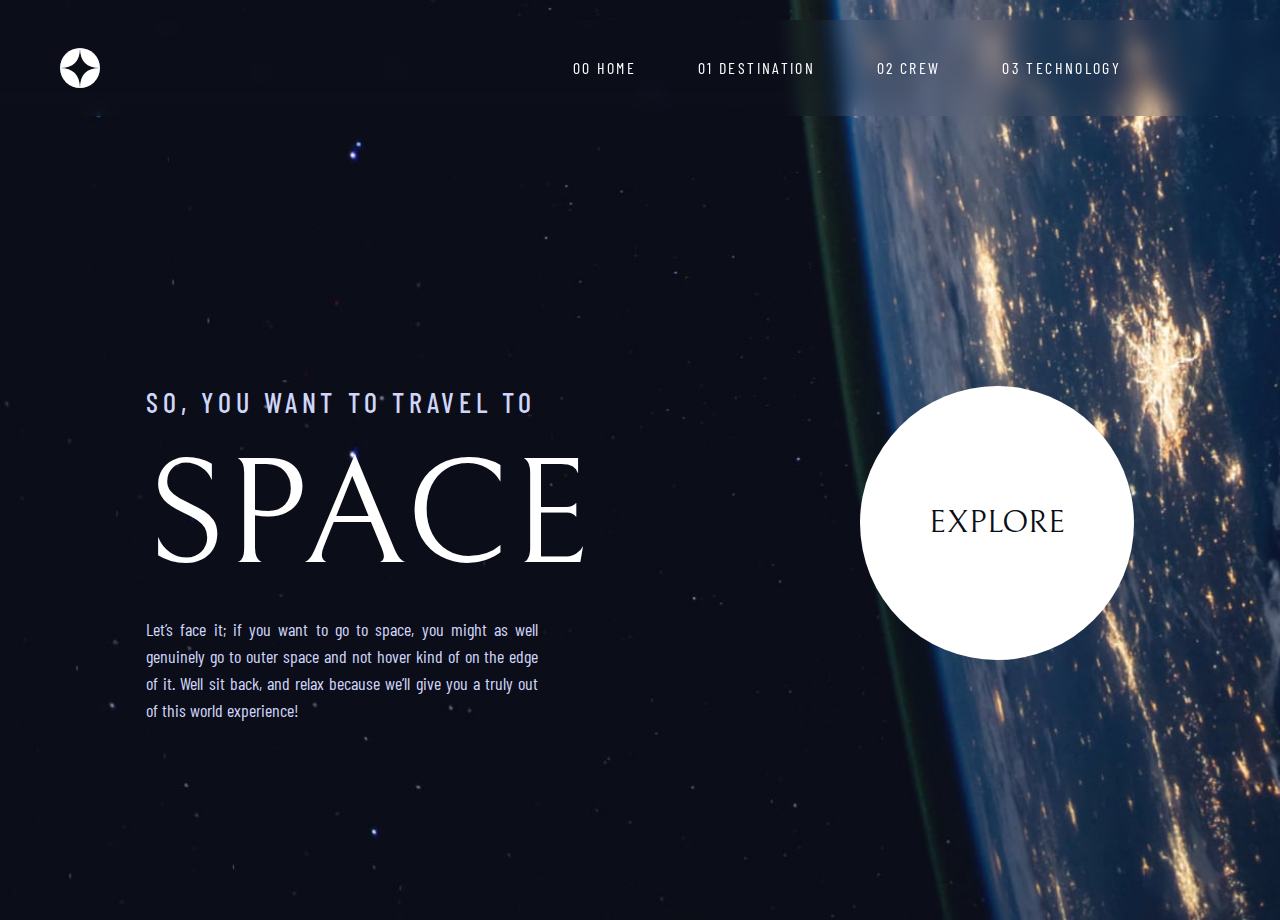
==== index.html @ dd947821 "Update index.html" ====
<!DOCTYPE html>
<html lang="en">
    <head>
        <meta charset="UTF-8">
        <meta name="viewport" content="width=device-width">
        <title>SpaceWay: Your Gateway to The Stars</title>
        <link rel="stylesheet" type="text/css" href="style/style.css">
        <link rel="stylesheet" type="text/css" href="style/bootstrap.min.css">
        <link rel="preconnect" href="https://fonts.googleapis.com">
        <link rel="preconnect" href="https://fonts.gstatic.com" crossorigin>
        <link href="https://fonts.googleapis.com/css2?family=Bellefair&display=swap" rel="stylesheet">
        <link rel="preconnect" href="https://fonts.googleapis.com">
        <link rel="preconnect" href="https://fonts.gstatic.com" crossorigin>
        <link href="https://fonts.googleapis.com/css2?family=Barlow+Condensed&display=swap" rel="stylesheet">
        <link rel="icon" type="image/png" href="assets/favicon-32x32.png">
        <style>
            @media only screen and (min-width:375px){
                body {
                    background: url("/assets/home/background-home-mobile.jpg");
                    background-size: cover;
                    height: 100vh;
                }
            }
            @media only screen and (min-width:768px){
                body {
                    background: url("/assets/home/background-home-tablet.jpg");
                    background-size: cover;
                    height: 100vh;
                }
            }
            @media only screen and (min-width:1280px){
                body {
                    background: url("/assets/home/background-home-desktop.jpg");
                    background-size: cover;
                    height: 100vh;
                }
            }
        </style>
    </head>
    <body>
        <div class="nav-bar">
            <div class="logo">
                <a href="index.html"><img src="assets/shared/logo.svg" alt="company logo"></a>
            </div>
            <div class="navbar-links" id="nav-links">
                <ul>
                    <li id="home-nav-btn"><a href="index.html">00 HOME</a></li>
                    <li id="dest-nav-btn"><a href="destination.html">01 DESTINATION</a></li>
                    <li id="crew-nav-btn"><a href="crew.html">02 CREW</a></li>
                    <li id="tech-nav-btn"><a href="technology.html">03 TECHNOLOGY</a></li>
                </ul>
            </div>
        </div>
        <div class="page">
            <div class="container">
                <div class="row" id="home-row">
                    <div class="col-lg-6" id="col1">
                        <h5 class="f-text">SO, YOU WANT TO TRAVEL TO</h5>
                        <h1 class="main-text">SPACE</h1>
                        <p class="s-text">Let’s face it; if you want to go to space, you might as well genuinely go to outer space and not hover kind of on the edge of it. Well sit back, and relax because we’ll give you a truly out of this world experience!</p>
                    </div>
                    <div class="col-lg-6" id="col2">
                        <a href="destination.html" class="explore-link">
                            <div class="home-button">
                                <p>EXPLORE</p>
                            </div>
                        </a>
                    </div>
                </div>
            </div>
        </div>

        <script src="js/script.js"></script>
        <script src="js/bootstrap.min.js"></script>
    </body>
</html>
---- style/style.css ----
body {
    margin: 0px;
    padding: 0px;
  }
  /*CSS for nav bar*/
  .logo {
    margin-left: 30px;
  }
  .logo img {
    width: 30px;
  }
  .navbar-links ul li a {
    margin-top: 20px;
    margin-bottom: 20px;
  }
  .navbar-links ul {
    margin: 0;
    padding: 0;
    display: flex;
  }
  .navbar-links li {
    list-style: none;
  }
  .navbar-links li a {
    text-decoration: none;
    font-size: 16px;
    font-family: "Barlow Condensed", sans-serif;
    letter-spacing: 2.35px;
    color: white;
    padding: 16px;
    display: block;
  }
  .navbar-links li:hover {
    border-bottom: 3px solid rgb(192, 192, 192);
  }
  .nav-btn-active {
    border-bottom: 3px solid white;
  }
  /*CSS for home page*/
  #col1 {
    color: white;
  }
  .f-text {
    color: #d0d6f9;
    font-family: "Barlow Condensed", sans-serif;
    letter-spacing: 4.75px;
  }
  .main-text {
    font-family: "Bellefair", serif;
  }
  .s-text {
    color: #d0d6f9;
    font-family: "Barlow Condensed", sans-serif;
  }
  .explore-link,
  .explore-link:hover {
    text-decoration: none;
    color: #0b0d17;
  }
  /*End of the homepage css*/
  
  /*Beginning of destination page css*/
  .dest-title {
    color: white;
    font-family: "Barlow Condensed", sans-serif;
  }
  .dest-title span {
    margin-right: 20px;
    font-family: "Barlow Condensed", sans-serif;
  }
  .planet-navbar ul li {
    color: #d0d6f9;
    font-family: "Barlow Condensed", sans-serif;
    list-style: none;
    padding-left: 20px;
    padding-right: 20px;
  }
  .planet-navbar ul li:hover {
    border-bottom: 3px solid rgb(192, 192, 192);
  }
  .planet-navbar ul {
    display: flex;
  }
  .moon-btn {
    border-bottom: 3px solid white;
  }
  .moon-name {
    color: white;
    font-family: "Bellefair", serif;
  }
  .moon-desc {
    color: #d0d6f9;
    font-family: "Barlow Condensed", sans-serif;
  }
  .bottom-section {
    color: white;
  }
  .dis-title,
  .est-time {
    font-family: "Barlow Condensed", sans-serif;
  }
  .dis-value,
  .time-value {
    font-family: "Bellefair", serif;
  }
  .planet-navbar-active {
    border-bottom: 3px solid white;
  }
  /*End of destination page css*/
  
  /*Beginning of crew page css*/
  .crew-title {
    color: white;
    font-family: "Barlow Condensed", sans-serif;
  }
  .crew-title span {
    margin-right: 20px;
    font-family: "Barlow Condensed", sans-serif;
  }
  .crew-position {
    color: white;
    opacity: 50%;
    font-family: "Bellefair", serif;
  }
  .crew-name {
    color: white;
    font-family: "Bellefair", serif;
  }
  .crew-desc {
    color: #d0d6f9;
    font-family: "Barlow Condensed", sans-serif;
  }
  .crew-nav {
    display: flex;
  }
  .nav-circles {
    background-color: white;
    transition: 0.5s;
    opacity: 17.44%;
    border-radius: 25px;
  }
  .nav-circles-active {
    background-color: white;
    opacity: 100%;
  }
  .nav-circles:hover {
    background-color: #979797;
    transition: 0.5s;
    opacity: 100%;
    cursor: help;
  }
  /*End of crew page css*/
  
  /*Beginning of tech page css*/
  .tech-title {
    color: white;
    font-family: "Barlow Condensed", sans-serif;
  }
  .tech-title span {
    margin-right: 20px;
    font-family: "Barlow Condensed", sans-serif;
  }
  .num {
    color: white;
    font-family: "Bellefair", serif;
    transition: 0.5s;
    z-index: 20;
  }
  .num:hover {
    color: black;
    background-color: white;
    transition: 0.5s;
    cursor: help;
  }
  .num-active {
    color: black;
    background-color: white;
  }
  .terminology-txt,
  .tech-desc {
    color: #d0d6f9;
    font-family: "Barlow Condensed", sans-serif;
  }
  .tech-main-txt {
    color: white;
    font-family: "Bellefair", serif;
  }
  /*End of tech page css*/
  
  /* font-family: 'Bellefair', serif; */
  /* font-family: 'Barlow Condensed', sans-serif; */
  
  @media only screen and (min-width: 375px) {
    .logo {
      padding-top: 20px;
      padding-bottom: 20px;
    }
    .nav-bar {
      display: flex;
      justify-content: space-between;
      align-items: center;
      color: white;
      z-index: 100;
    }
    .navbar-links {
      display: none;
      margin-left: 50vw;
    }
    .nav-bar {
      flex-direction: column;
      align-items: flex-start;
    }
    .navbar-links ul {
      position: absolute;
      flex-direction: column;
      width: 50vw;
      z-index: 100;
    }
    .navbar-links ul {
      background-color: transparent;
      backdrop-filter: blur(10px);
    }
    .navbar-links-active {
      display: flex;
    }
    .toggle-button-open {
      position: absolute;
      top: 25px;
      right: 20px;
      display: flex;
      flex-direction: column;
      justify-content: space-between;
      width: 20px;
    }
    #home-row {
      margin-top: 10vh;
    }
    #col1 {
      text-align: center;
    }
    .f-text {
      font-size: 16px;
    }
    .main-text {
      font-size: 80px;
    }
    .s-text {
      font-size: 15px;
      padding-left: 5vw;
      padding-right: 5vw;
    }
    #col2 {
      margin-top: 10vh;
      display: flex;
      justify-content: center;
    }
    .home-button {
      width: 150px;
      height: 150px;
      border-radius: 100%;
      background-color: white;
      transition: 0.5s;
    }
    .home-button:hover {
      box-shadow: 0px 0px 0px 40px #979797;
      transition: 0.5s;
    }
    .home-button p {
      text-align: center;
      line-height: 150px;
      font-size: 20px;
      font-family: "Bellefair", serif;
    }
    /*End of the homepage css*/
  
    /*Beginning of the destination css*/
    #dest-row {
      margin-top: 3vh;
    }
    .dest-title {
      text-align: center;
      font-size: 16px;
    }
    .dest-title span {
      font-size: 16px;
    }
    .planetholder {
      margin-top: 5vh;
    }
    .planet {
      display: block;
      margin-left: auto;
      margin-right: auto;
      width: 170px;
    }
    #dest-col2 {
      padding-left: 5vw;
      padding-right: 5vw;
    }
    .planet-navbar {
      margin-top: 3vh;
    }
    .planet-navbar ul li {
      font-size: 14px;
      letter-spacing: 2.7px;
    }
    .planet-navbar ul li:hover {
      border-bottom: 3px solid #979797;
    }
    .planet-navbar ul {
      display: flex;
      justify-content: center;
      margin-left: -3vw;
    }
    .moon-name {
      text-align: center;
      font-size: 56px;
      margin-top: 3vh;
    }
    .moon-desc {
      font-size: 15px;
      text-align: center;
      letter-spacing: 1.5px;
    }
    .line {
      border-top: 1px solid white;
      width: 300px;
      margin: auto;
      margin-top: 5vh;
    }
    .bottom-section {
      display: block;
      justify-content: center;
      margin-top: 5vh;
    }
    .time {
      margin-top: 3vh;
    }
    .dis-title,
    .est-time {
      text-align: center;
      font-size: 14px;
      letter-spacing: 2.35px;
      margin-top: 0vh;
    }
    .dis-value,
    .time-value {
      text-align: center;
      font-size: 28px;
      margin-top: -2vh;
    }
    /*End of the destination css*/
  
    /*Beginning of crew page css*/
    #crew-row {
      margin-top: 3vh;
    }
    .crew-title {
      font-size: 16px;
      text-align: center;
    }
    .crew-title span {
      font-size: 16px;
    }
    .crew-content {
      margin-top: 50vh;
    }
    .crew-position {
      text-align: center;
      font-size: 16px;
    }
    .crew-name {
      text-align: center;
      font-size: 24px;
    }
    .crew-desc {
      text-align: center;
      font-size: 15px;
      margin-top: 20px;
      padding-left: 20px;
      padding-right: 20px;
    }
    .crew-nav {
      margin-top: -28vh;
      justify-content: center;
    }
    .nav-circles {
      width: 10px;
      height: 10px;
      margin-left: 14px;
      margin-right: 14px;
    }
    .crew-image {
      height: 30vh;
      margin-top: -38vh;
      display: block;
      margin-left: auto;
      margin-right: auto;
    }
    .crew-image-line {
      border: 1px rgb(172, 172, 172) solid;
      width: 300px;
      margin: auto;
      margin-top: -0vh;
    }
    /*End of crew page css*/
  
    /*Start of tech page css*/
    #tech-row {
      margin-top: 3vh;
    }
    .tech-title {
      font-size: 16px;
      text-align: center;
    }
    .tech-title span {
      font-size: 16px;
    }
    .tech-sub-col {
      margin-top: 15vh;
      margin-left: 0vw;
      margin-top: 35vh;
    }
    .tech-nums {
      display: flex;
      justify-content: center;
    }
    .num {
      display: flex;
      justify-content: center;
      align-items: center;
      width: 40px;
      height: 40px;
      border: 1px white solid;
      border-radius: 50px;
      font-size: 32px;
      margin-left: 16px;
      margin-right: 16px;
    }
    .tech-sub-content {
      margin-left: 0vw;
      padding-top: 5vh;
    }
    .terminology-txt {
      font-size: 14px;
      text-align: center;
    }
    .tech-main-txt {
      font-size: 24px;
      text-align: center;
    }
    .tech-desc {
      font-size: 15px;
      margin-top: 3vh;
      text-align: center;
      padding-left: 10px;
      padding-right: 10px;
    }
    #tech-col2 {
      position: absolute;
      padding: 0px;
      margin-top: 10vh;
    }
    .tech-image1 {
      background: url("/assets/technology/image-launch-vehicle-landscape.jpg");
      height: 40vh;
      background-repeat: no-repeat;
      background-size: contain;
    }
    /*End of tech page css*/
  }
  @media only screen and (min-width: 768px) {
    .logo {
      margin-left: 60px;
    }
    .logo img {
      width: 40px;
    }
    .nav-bar {
      margin-top: 20px;
      display: flex;
      justify-content: space-between;
      align-items: center;
      background-color: transparent;
      backdrop-filter: blur(10px);
      color: white;
      z-index: 100;
    }
    .navbar-links {
      display: block;
      margin-left: 0vw;
      margin-right: 5vw;
    }
  
    .nav-bar {
      flex-direction: row;
      align-items: center;
    }
    .navbar-links ul {
      position: relative;
      flex-direction: row;
      width: 100%;
      z-index: 100;
    }
    .navbar-links ul {
      background-color: transparent;
      backdrop-filter: blur(10px);
    }
    .navbar-links-active {
      display: flex;
    }
    .toggle-button-open,
    .toggle-button-close {
      display: none;
    }
    #home-row {
      margin-top: 10vh;
    }
    #col1 {
      text-align: center;
    }
    .f-text {
      font-size: 20px;
    }
    .main-text {
      font-size: 150px;
    }
    .s-text {
      font-size: 16px;
      padding-left: 15vw;
      padding-right: 15vw;
    }
    #col2 {
      margin-top: 10vh;
      display: flex;
      justify-content: center;
    }
    .home-button {
      width: 242px;
      height: 242px;
      border-radius: 100%;
      background-color: white;
      transition: 0.5s;
    }
    .home-button:hover {
      box-shadow: 0px 0px 0px 50px #979797;
      transition: 0.5s;
    }
    .home-button p {
      text-align: center;
      line-height: 242px;
      font-size: 32px;
      font-family: "Bellefair", serif;
    }
    /*End of the homepage css*/
  
    /*Beginning of the destination css*/
    #dest-row {
      margin-top: 3vh;
    }
    .dest-title {
      text-align: left;
      font-size: 20px;
    }
    .dest-title span {
      font-size: 20px;
    }
    .planetholder {
      margin-top: 5vh;
    }
    .planet {
      display: block;
      margin-left: auto;
      margin-right: auto;
      width: 300px;
    }
    #dest-col2 {
      padding-left: 5vw;
      padding-right: 5vw;
    }
    .planet-navbar {
      margin-top: 5vh;
    }
    .planet-navbar ul li {
      font-size: 16px;
      letter-spacing: 2.7px;
    }
    .planet-navbar ul li:hover {
      border-bottom: 3px solid #979797;
      cursor: help;
    }
    .planet-navbar ul {
      display: flex;
      justify-content: center;
      margin-left: -3vw;
    }
    .moon-name {
      text-align: center;
      font-size: 80px;
      margin-top: 3vh;
    }
    .moon-desc {
      font-size: 16px;
      text-align: center;
      letter-spacing: 1.5px;
    }
    .line {
      border-top: 1px solid white;
      width: 500px;
      margin: auto;
      margin-top: 5vh;
    }
    .bottom-section {
      display: flex;
      justify-content: center;
      margin-top: 5vh;
    }
    .distance {
      padding-right: 80px;
    }
    .time {
      padding-left: 80px;
      margin-top: 0vh;
    }
    .dis-title,
    .est-time {
      font-size: 14px;
      letter-spacing: 2.35px;
    }
    .dis-value,
    .time-value {
      font-size: 28px;
    }
    /*End of the destination css*/
  
    /*Beginning of crew page css*/
    #crew-row {
      margin-top: 3vh;
    }
    .crew-title {
      font-size: 20px;
      text-align: left;
    }
    .crew-title span {
      font-size: 20px;
    }
    .crew-content {
      margin-top: 10vh;
    }
    .crew-position {
      text-align: center;
      font-size: 24px;
    }
    .crew-name {
      text-align: center;
      font-size: 40px;
    }
    .crew-desc {
      text-align: center;
      font-size: 16px;
      margin-top: 20px;
      padding-left: 120px;
      padding-right: 120px;
    }
    .crew-nav {
      margin-top: 5vh;
      justify-content: center;
    }
    .nav-circles {
      width: 10px;
      height: 10px;
      margin-left: 24px;
      margin-right: 24px;
    }
    .crew-image {
      height: 48vh;
      position: absolute;
      bottom: 0px;
      right: 25%;
      margin-bottom: -2vh;
    }
    .crew-image-line {
      display: none;
    }
    /*End of crew page css*/
  
    /*Start of tech page css*/
    #tech-row {
      margin-top: 3vh;
    }
    .tech-title {
      text-align: left;
      font-size: 20px;
      margin-left: 5vw;
    }
    .tech-title span {
      font-size: 20px;
    }
    .tech-sub-col {
      margin-top: 15vh;
      margin-left: 0vw;
      margin-top: 45vh;
    }
    .tech-nums {
      display: flex;
      justify-content: center;
    }
    .num {
      display: flex;
      justify-content: center;
      align-items: center;
      width: 60px;
      height: 60px;
      border: 1px white solid;
      border-radius: 50px;
      font-size: 32px;
      margin-left: 16px;
      margin-right: 16px;
    }
    .tech-sub-content {
      margin-left: 0vw;
      padding-top: 5vh;
    }
    .terminology-txt {
      font-size: 16px;
      text-align: center;
    }
    .tech-main-txt {
      font-size: 40px;
      text-align: center;
    }
    .tech-desc {
      font-size: 16px;
      margin-top: 3vh;
      text-align: center;
      padding-left: 100px;
      padding-right: 100px;
    }
    #tech-col2 {
      position: absolute;
      padding: 0px;
      margin-top: 10vh;
    }
    .tech-image1 {
      background: url("/assets/technology/image-launch-vehicle-landscape.jpg");
      height: 40vh;
      background-repeat: no-repeat;
      background-size: contain;
    }
    /*End of tech page css*/
  }
  @media only screen and (min-width: 1280px) {
    .logo {
      margin-left: 60px;
    }
    .nav-bar {
      margin-top: 20px;
      display: flex;
      justify-content: space-between;
      align-items: center;
      background-color: transparent;
      backdrop-filter: blur(10px);
      color: white;
      z-index: 100;
    }
    .navbar-links {
      margin-right: 10%;
    }
    .navbar-links li {
      padding-left: 15px;
      padding-right: 15px;
    }
    .toggle-button-open,
    .toggle-button-close {
      display: none;
    }
    #home-row {
      margin-top: 30vh;
    }
    #col1 {
      text-align: justify;
    }
    .f-text {
      font-size: 28px;
      margin-left: 5vw;
    }
    .main-text {
      font-size: 150px;
      margin-left: 5vw;
    }
    .s-text {
      font-size: 18px;
      padding-left: 0vw;
      padding-right: 7vw;
      margin-left: 5vw;
    }
    #col2 {
      margin-top: 0vh;
      display: flex;
      justify-content: end;
    }
    .home-button {
      width: 274px;
      height: 274px;
      border-radius: 100%;
      background-color: white;
      transition: 0.5s;
      margin-right: 5vw;
    }
    .home-button:hover {
      box-shadow: 0px 0px 0px 50px #979797;
      transition: 0.5s;
    }
    .home-button p {
      text-align: center;
      line-height: 274px;
      font-size: 32px;
      font-family: "Bellefair", serif;
    }
    /*End of the homepage css*/
  
    /*Beginning of the destination css*/
    #dest-row {
      margin-top: 10vh;
    }
    .dest-title {
      font-size: 28px;
      margin-left: 5vw;
    }
    .dest-title span {
      font-size: 28px;
    }
    .planetholder {
      margin-top: 10vh;
    }
    .planet {
      display: block;
      margin-left: auto;
      margin-right: auto;
      width: 445px;
    }
    #dest-col2 {
      padding-left: 5vw;
    }
    .planet-navbar {
      margin-top: 10vh;
    }
    .planet-navbar ul li {
      font-size: 16px;
      letter-spacing: 2.7px;
    }
    .planet-navbar ul li:hover {
      border-bottom: 3px solid #979797;
      cursor: help;
    }
    .planet-navbar ul {
      display: flex;
      justify-content: flex-start;
      margin-left: -3vw;
    }
    .moon-name {
      text-align: left;
      font-size: 100px;
      margin-top: 5vh;
    }
    .moon-desc {
      font-size: 18px;
      text-align: justify;
      padding-right: 70px;
      letter-spacing: 1.5px;
    }
    .line {
      border-top: 1px solid white;
      width: 30vw;
      margin: 0;
      margin-top: 5vh;
    }
    .bottom-section {
      display: flex;
      justify-content: flex-start;
      margin-top: 5vh;
    }
    .distance {
      padding-right: 80px;
    }
    .time {
      padding-left: 80px;
      margin-top: 0vh;
    }
    .dis-title,
    .est-time {
      font-size: 14px;
      letter-spacing: 2.35px;
    }
    .dis-value,
    .time-value {
      font-size: 28px;
    }
    /*End of the destination css*/
  
    /*Beginning of crew page css*/
    #crew-row {
      margin-top: 10vh;
    }
    .crew-title {
      text-align: left;
      font-size: 28px;
      margin-left: 5vw;
    }
    .crew-title span {
      font-size: 28px;
    }
    .crew-content {
      padding-left: 5vw;
      margin-top: 15vh;
    }
    .crew-position {
      text-align: left;
      font-size: 32px;
    }
    .crew-name {
      text-align: left;
      font-size: 56px;
    }
    .crew-desc {
      text-align: justify;
      font-size: 18px;
      margin-top: 20px;
      padding-right: 80px;
      padding-left: 0px;
    }
    .crew-nav {
      padding-left: 4vw;
      margin-top: 10vh;
      justify-content: left;
    }
    .nav-circles {
      width: 15px;
      height: 15px;
      margin-left: 24px;
      margin-right: 24px;
    }
    .crew-image {
      height: 80vh;
      position: absolute;
      bottom: 0px;
      right: 10%;
      margin-bottom: -3vh;
    }
    .crew-image-line {
      display: none;
    }
    /*End of crew page css*/
    /*Start of tech page css*/
    #tech-col1 {
      padding-left: 5vw;
    }
    .tech-title {
      text-align: left;
      font-size: 28px;
      margin-left: 5vw;
    }
    .tech-title span {
      font-size: 28px;
    }
    #tech-row {
      margin-top: 10vh;
    }
    .tech-sub-col {
      margin-top: 15vh;
      margin-left: 5vw;
    }
    .tech-nums {
      position: absolute;
      display: block;
    }
    .num {
      display: flex;
      justify-content: center;
      align-items: center;
      width: 80px;
      height: 80px;
      border: 1px white solid;
      border-radius: 50px;
      font-size: 32px;
      margin-top: 16px;
      margin-bottom: 16px;
    }
    .tech-sub-content {
      margin-left: 10vw;
      padding-top: 5vh;
    }
    .terminology-txt {
      font-size: 16px;
      text-align: left;
    }
    .tech-main-txt {
      font-size: 56px;
      text-align: left;
    }
    .tech-desc {
      font-size: 18px;
      margin-top: 3vh;
      text-align: left;
      padding-right: 50px;
      padding-left: 0px;
    }
    #tech-col2 {
      position: relative;
      padding: 0px;
      margin-top: 5vh;
    }
    .tech-image1 {
      background: url("/assets/technology/image-launch-vehicle-portrait.jpg");
      width: 515px;
      height: 575px;
      background-repeat: no-repeat;
      background-size: contain;
      position: absolute;
      right: 0px;
    }
    /*End of tech page css*/
  }
  @media only screen and (min-width: 1900px) {
    /*This breakpoint only use for technology page specific css rule*/
    #tech-col1 {
      padding-left: 16vw;
    }
  }
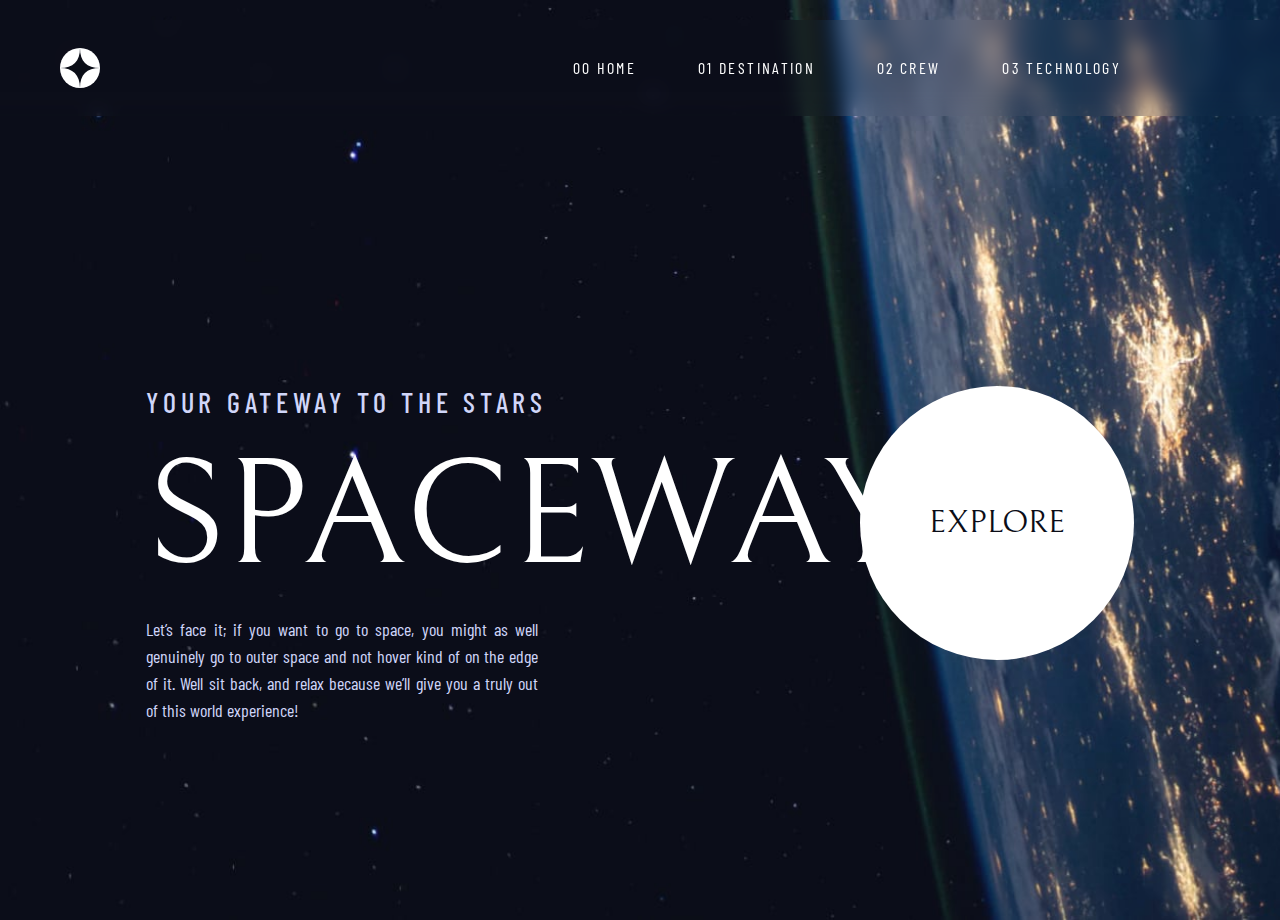
==== commit 6e2ea90c: "Update index.html" ====
--- a/index.html
+++ b/index.html
@@ -55,8 +55,8 @@
             <div class="container">
                 <div class="row" id="home-row">
                     <div class="col-lg-6" id="col1">
-                        <h5 class="f-text">SO, YOU WANT TO TRAVEL TO</h5>
-                        <h1 class="main-text">SPACE</h1>
+                        <h5 class="f-text">YOUR GATEWAY TO THE STARS</h5>
+                        <h1 class="main-text">SPACEWAY</h1>
                         <p class="s-text">Let’s face it; if you want to go to space, you might as well genuinely go to outer space and not hover kind of on the edge of it. Well sit back, and relax because we’ll give you a truly out of this world experience!</p>
                     </div>
                     <div class="col-lg-6" id="col2">
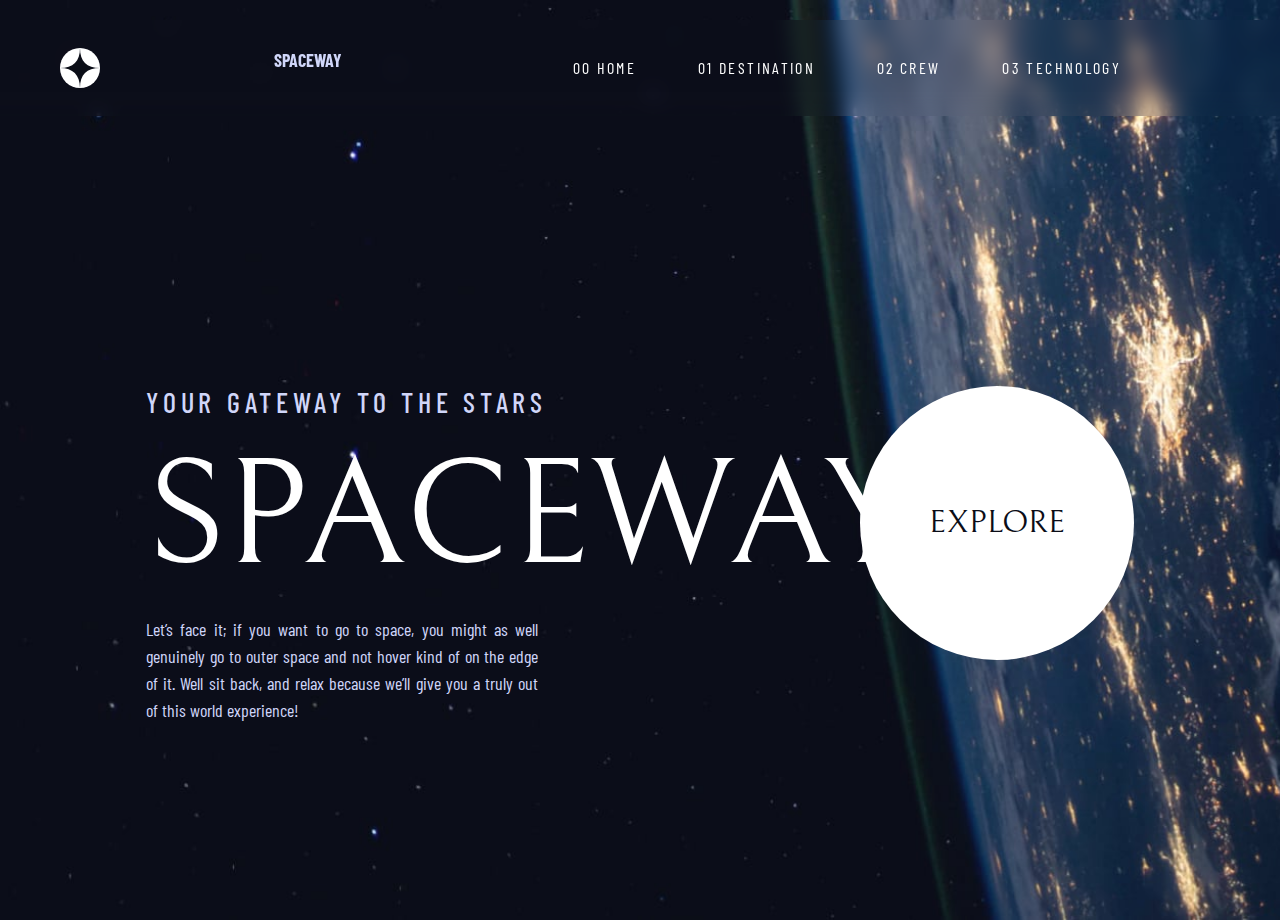
==== commit 18663a71: "Update index.html" ====
--- a/index.html
+++ b/index.html
@@ -42,6 +42,7 @@
             <div class="logo">
                 <a href="index.html"><img src="assets/shared/logo.svg" alt="company logo"></a>
             </div>
+            <div text-align: left;><p class="s-text"><b>SPACEWAY</b></p></div>
             <div class="navbar-links" id="nav-links">
                 <ul>
                     <li id="home-nav-btn"><a href="index.html">00 HOME</a></li>
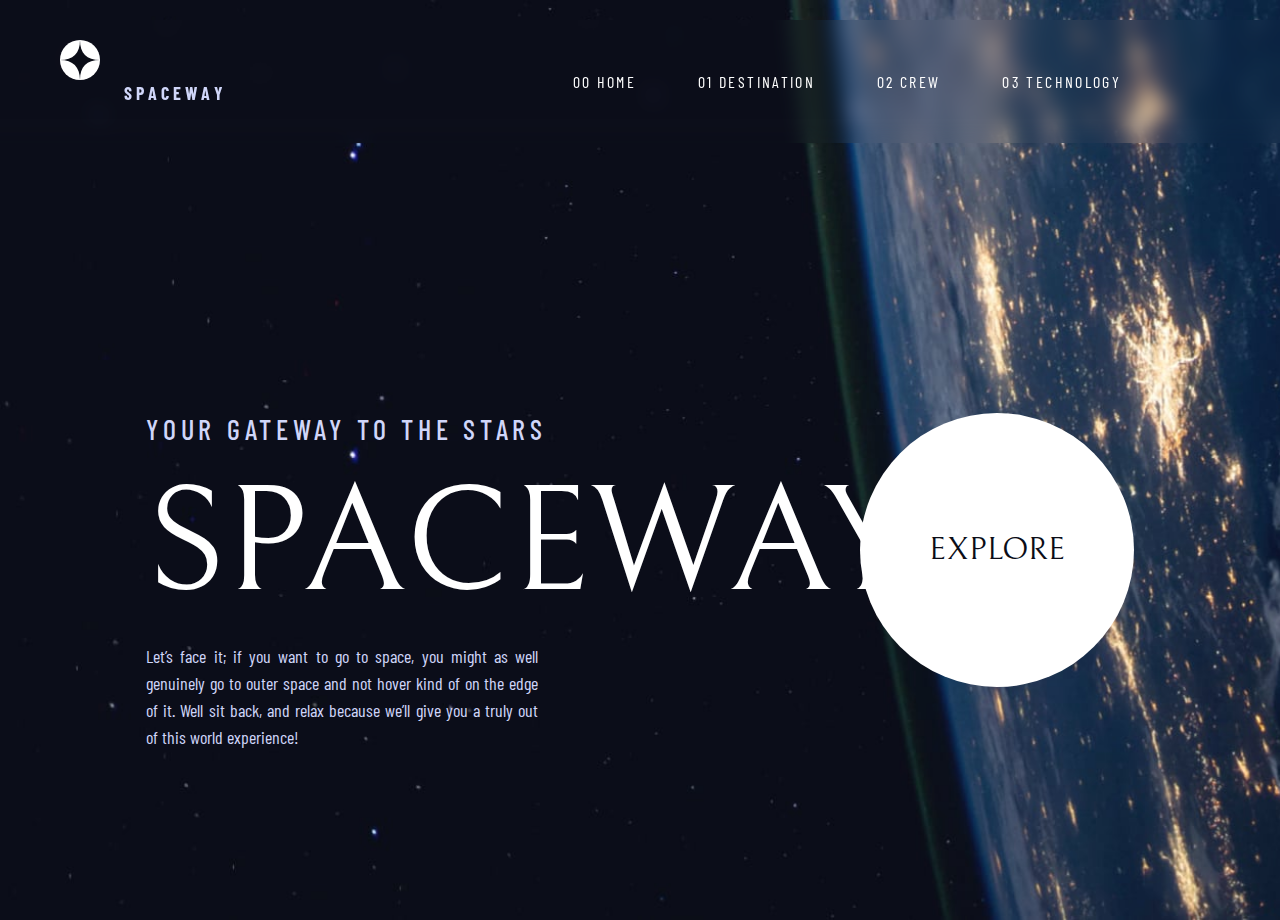
==== commit 5db560d0: "Update index.html" ====
--- a/index.html
+++ b/index.html
@@ -41,8 +41,9 @@
         <div class="nav-bar">
             <div class="logo">
                 <a href="index.html"><img src="assets/shared/logo.svg" alt="company logo"></a>
+                <div text-align: left;><p class="s-text"><b>S P A C E W A Y</b></p></div>
             </div>
-            <div text-align: left;><p class="s-text"><b>SPACEWAY</b></p></div>
+            
             <div class="navbar-links" id="nav-links">
                 <ul>
                     <li id="home-nav-btn"><a href="index.html">00 HOME</a></li>
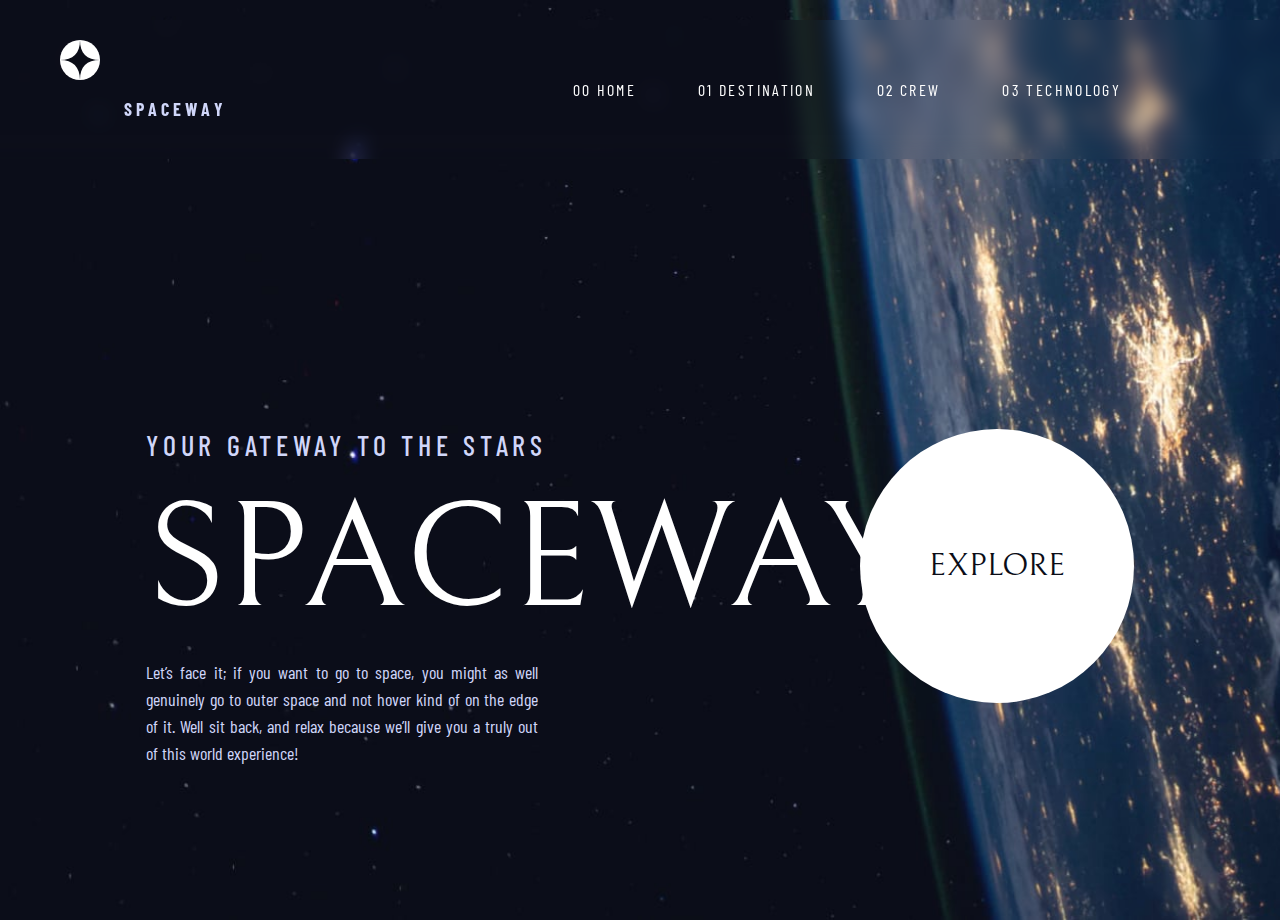
==== commit 5f6e4320: "Update index.html" ====
--- a/index.html
+++ b/index.html
@@ -40,8 +40,10 @@
     <body>
         <div class="nav-bar">
             <div class="logo">
-                <a href="index.html"><img src="assets/shared/logo.svg" alt="company logo"></a>
+                <p style="display:inline-block;">
+                <a href="index.html"><img src="assets/shared/logo.svg" alt="company logo" style="vertical-align:middle"></a>
                 <div text-align: left;><p class="s-text"><b>S P A C E W A Y</b></p></div>
+                </p>
             </div>
             
             <div class="navbar-links" id="nav-links">
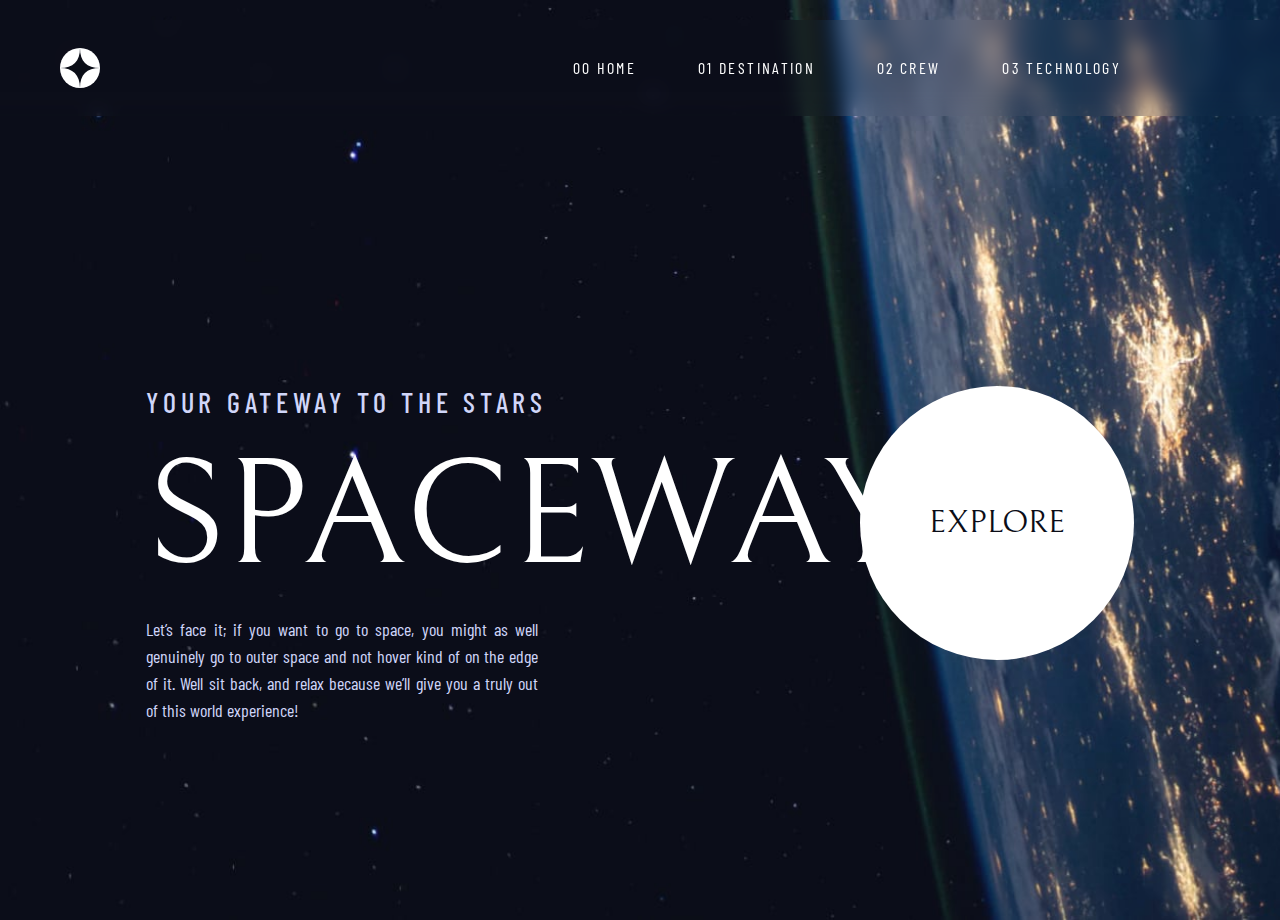
==== commit d0e67788: "Update index.html" ====
--- a/index.html
+++ b/index.html
@@ -40,12 +40,8 @@
     <body>
         <div class="nav-bar">
             <div class="logo">
-                <p style="display:inline-block;">
                 <a href="index.html"><img src="assets/shared/logo.svg" alt="company logo" style="vertical-align:middle"></a>
-                <div text-align: left;><p class="s-text"><b>S P A C E W A Y</b></p></div>
-                </p>
             </div>
-            
             <div class="navbar-links" id="nav-links">
                 <ul>
                     <li id="home-nav-btn"><a href="index.html">00 HOME</a></li>
